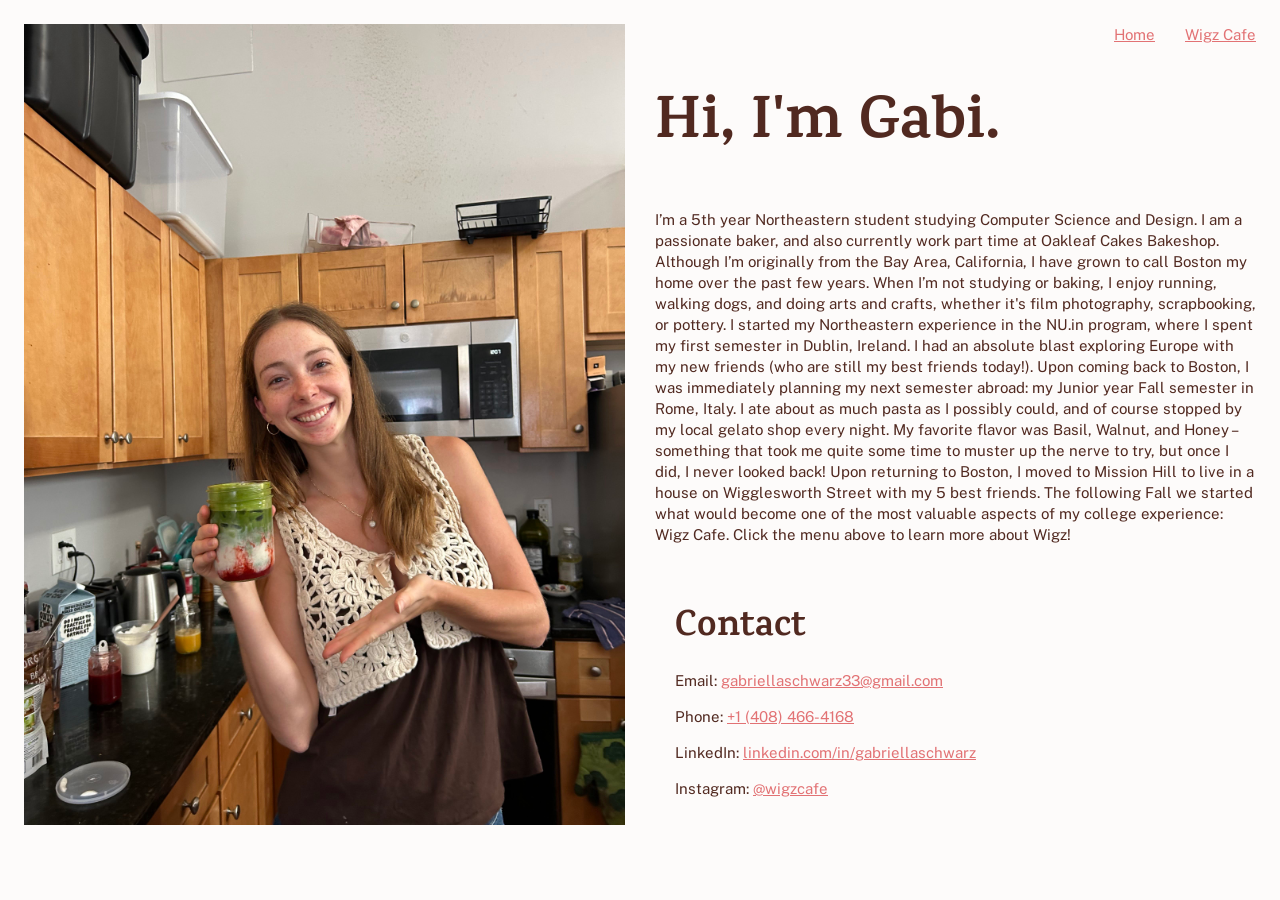
==== index.html @ b55a344f "finished homework! Yay!" ====
<!doctype html>
<html lang="en">
  <head>
    <meta charset="UTF-8" />
    <meta name="viewport" content="width=device-width, initial-scale=1.0" />
    <title>Gabi Schwarz</title>
    <link rel="stylesheet" href="style.css" />
  </head>
  <body>
    <main>
      <div class="img-text-section">
        <div class="image-column">
          <!-- **At least one image** (e.g., a personal photo or an image representing your interests).-->
          <img src="images/me.jpg" alt="Photo of Gabriella" />
        </div>

        <!-- everything in here goes next to the image -->
        <div class="page-content">
          <!-- Provide clear **navigation links** between pages-->
          <nav>
            <!-- Home Page (`index.html`) (10 points): -->
            <a href="index.html">Home</a>
            <a href="cafe.html">Wigz Cafe</a>
          </nav>

          <!-- A clear and descriptive **main heading** (e.g., *“Welcome to My Website”* or *“About Me”*). -->
          <h1>Hi, I'm Gabi.</h1>

          <!-- A **short introduction** about yourself or your chosen topic (**at least 200 words**).-->
          <p>
            I’m a 5th year Northeastern student studying Computer Science and
            Design. I am a passionate baker, and also currently work part time
            at Oakleaf Cakes Bakeshop. Although I’m originally from the Bay
            Area, California, I have grown to call Boston my home over the past
            few years. When I’m not studying or baking, I enjoy running, walking
            dogs, and doing arts and crafts, whether it's film photography,
            scrapbooking, or pottery. I started my Northeastern experience in
            the NU.in program, where I spent my first semester in Dublin,
            Ireland. I had an absolute blast exploring Europe with my new
            friends (who are still my best friends today!). Upon coming back to
            Boston, I was immediately planning my next semester abroad: my
            Junior year Fall semester in Rome, Italy. I ate about as much pasta
            as I possibly could, and of course stopped by my local gelato shop
            every night. My favorite flavor was Basil, Walnut, and Honey –
            something that took me quite some time to muster up the nerve to
            try, but once I did, I never looked back! Upon returning to Boston,
            I moved to Mission Hill to live in a house on Wigglesworth Street
            with my 5 best friends. The following Fall we started what would
            become one of the most valuable aspects of my college experience:
            Wigz Cafe. Click the menu above to learn more about Wigz!
          </p>

          <!-- **Contact Information (2 points):** with links to your **email** and/or **social media accounts**.-->
          <section class="contact">
            <h2>Contact</h2>
            <p>
              Email:
              <a href="mailto:gabriellaschwarz33@gmail.com" target="_blank"
                >gabriellaschwarz33@gmail.com</a
              >
            </p>
            <p>Phone: <a href="tel:+14084664168" target="_blank">+1 (408) 466-4168</a></p>
            <p>
              LinkedIn:
              <a
                href="https://www.linkedin.com/in/gabriellaschwarz/"
                target="_blank"
                >linkedin.com/in/gabriellaschwarz</a
              >
            </p>
            <p>
              Instagram:
              <a href="https://www.instagram.com/wigzcafe/" target="_blank"
                >@wigzcafe</a
              >
            </p>
          </section>
        </div>
      </div>
    </main>
  </body>
</html>
---- style.css ----
/* You must implement **at least three** of the following customizations:

- Custom **fonts or typography**.
- A cohesive **color scheme** for backgrounds, text, or links.
- Custom **margins, padding, or layout adjustments** (e.g., spacing, alignment, or page structure).
*/

/* import custom fonts: */
@import url('https://fonts.googleapis.com/css2?family=Momo+Signature&family=Karma:wght@400;600&family=Public+Sans:wght@400;600&display=swap');

/* colors copied from my portfolio */
:root {
  --color-cream: #fdfbfa;
  --color-brown: #512920;
  --color-pink: #e27274;

  --font-display: "Karma", Georgia, serif;
  --font-body: "Public Sans", system-ui, sans-serif;
}

/* whole page formatting copied from my portfolio */
body {
  margin: 0;
  min-height: 100vh;
  min-height: 100dvh;
  background-color: var(--color-cream);
  color: var(--color-brown);
  font-family: var(--font-body);
  font-size: 15px;
  line-height: 1.4;
}

/* links are all pink! */
a {
  color: var(--color-pink);
}

/* nav bar at the top */
nav {
  display: flex;
  gap: 30px;
  justify-content: flex-end;
}

/* main content area */
main {
  max-width: 100%;
  margin: 0;
  padding: 24px;
}

/* main heading (home page) */
h1 {
  font-family: var(--font-display);
  font-size: 60px;
}

/* smaller heading (cafe page + contact) */
h2{
  font-family: var(--font-display);
  font-size: 36px;
  margin-top: 24px;
  margin-bottom: 4px;
}

/* photos (and the chart) fill their column */
img{
  width: 100%;
}

/* chart fills column */
svg {
  width: 100%;
}

/* two-column layout used on both pages */
.img-text-section {
  display: flex;
  width: 100%;
  gap: 30px;
  align-items: flex-start;
}

/* flex: 1 makes each column take an equal share = 50/50 */
.image-column,
.page-content {
  flex: 1;
  min-width: 0;
}

/* home page text */
.home-text {
  display: flex;
  flex-direction: column;
  gap: 30px;
}

/* contact box on home page */
.contact {
  padding: 20px;
}

/* footer on cafe page */
footer {
  padding: 20px;
}
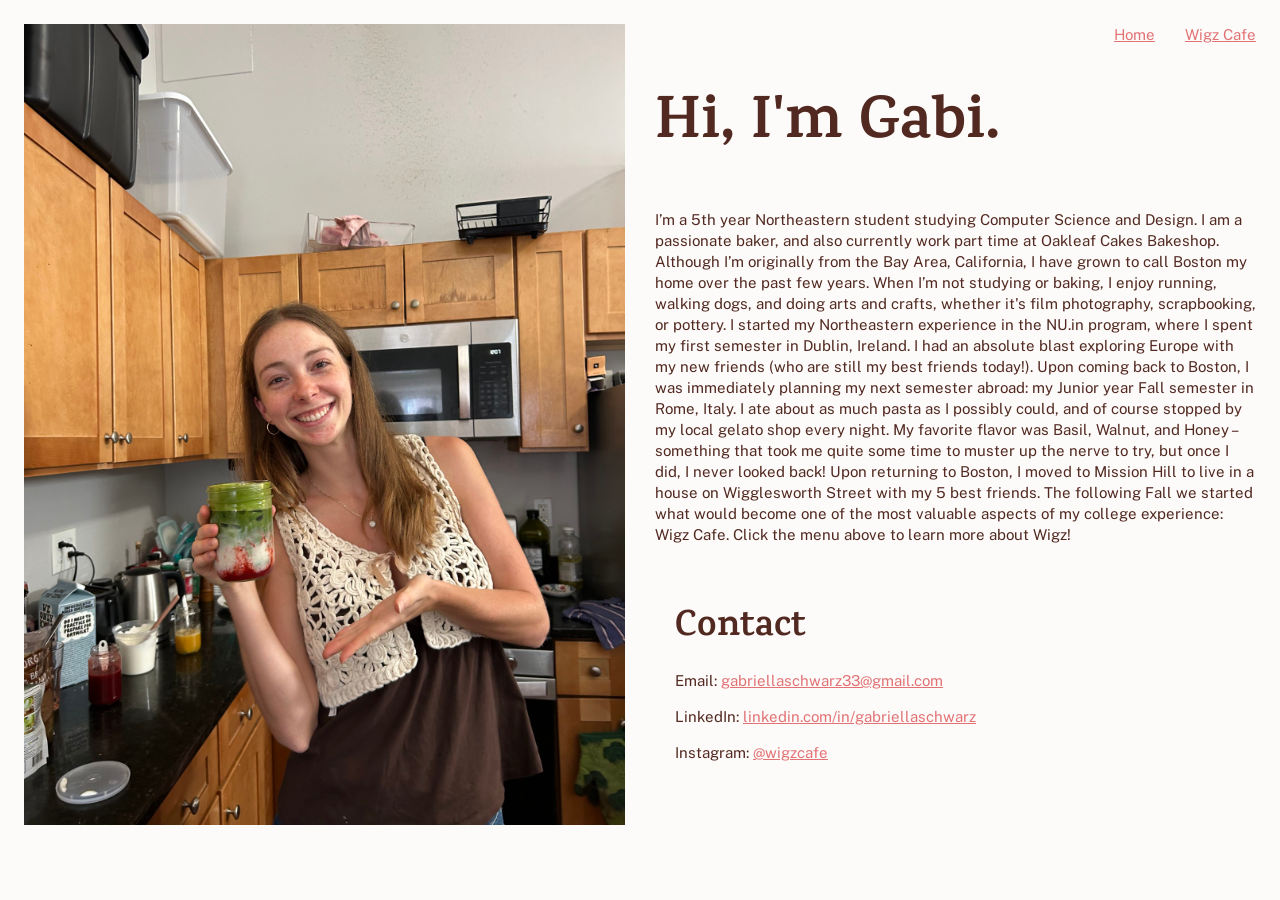
==== commit 7f72aed0: "double checked HW satisfies requirements and cleaned up extra lines of code that were going unused" ====
--- a/index.html
+++ b/index.html
@@ -59,7 +59,6 @@
                 >gabriellaschwarz33@gmail.com</a
               >
             </p>
-            <p>Phone: <a href="tel:+14084664168" target="_blank">+1 (408) 466-4168</a></p>
             <p>
               LinkedIn:
               <a
--- a/style.css
+++ b/style.css
@@ -6,7 +6,7 @@
 */
 
 /* import custom fonts: */
-@import url('https://fonts.googleapis.com/css2?family=Momo+Signature&family=Karma:wght@400;600&family=Public+Sans:wght@400;600&display=swap');
+@import url('https://fonts.googleapis.com/css2?family=Karma:wght@400;600&family=Public+Sans:wght@400;600&display=swap');
 
 /* colors copied from my portfolio */
 :root {
@@ -88,19 +88,7 @@
   min-width: 0;
 }
 
-/* home page text */
-.home-text {
-  display: flex;
-  flex-direction: column;
-  gap: 30px;
-}
-
 /* contact box on home page */
 .contact {
   padding: 20px;
 }
-
-/* footer on cafe page */
-footer {
-  padding: 20px;
-}
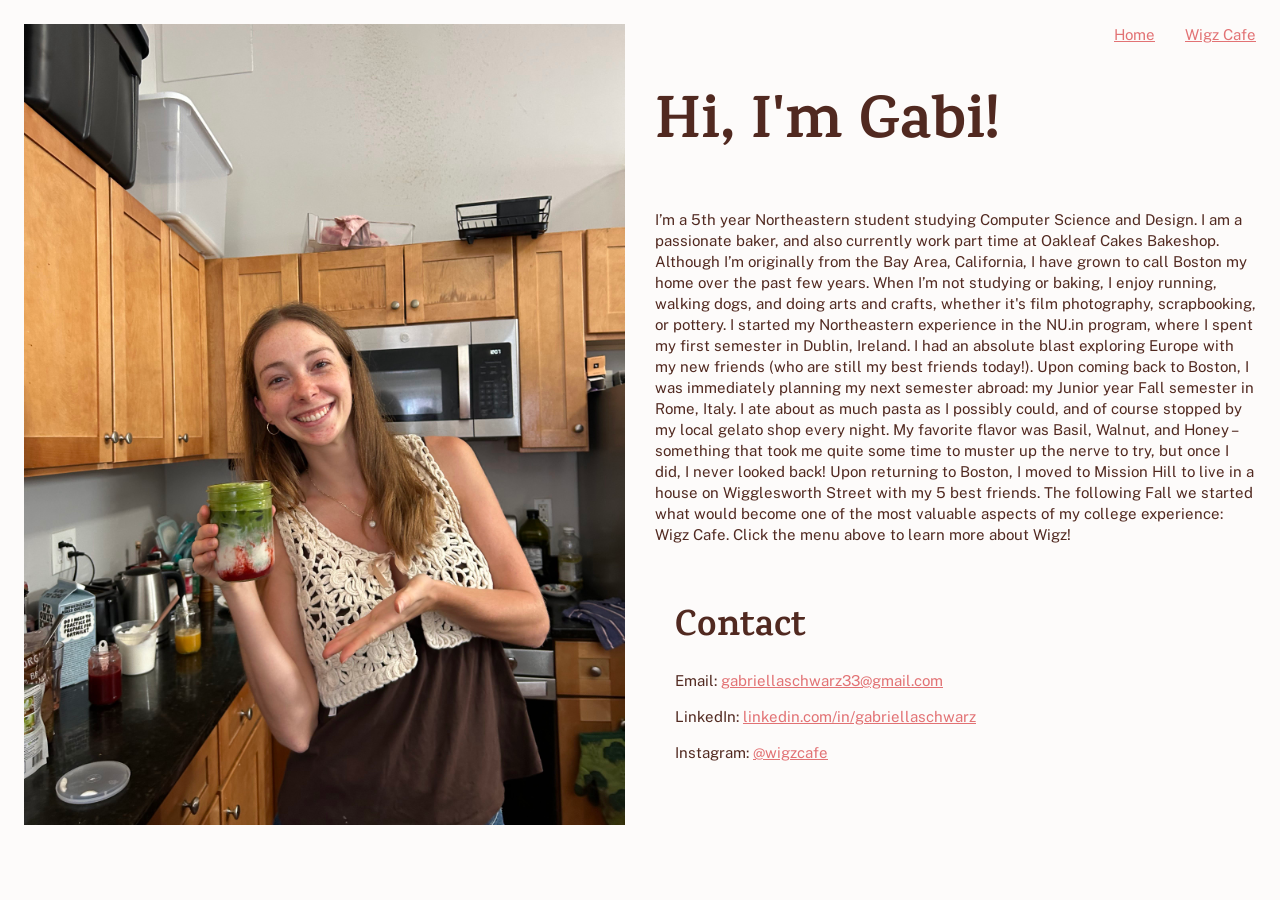
==== commit 3469395c: "last commit to ensure everything is updated" ====
--- a/index.html
+++ b/index.html
@@ -24,7 +24,7 @@
           </nav>
 
           <!-- A clear and descriptive **main heading** (e.g., *“Welcome to My Website”* or *“About Me”*). -->
-          <h1>Hi, I'm Gabi.</h1>
+          <h1>Hi, I'm Gabi!</h1>
 
           <!-- A **short introduction** about yourself or your chosen topic (**at least 200 words**).-->
           <p>
